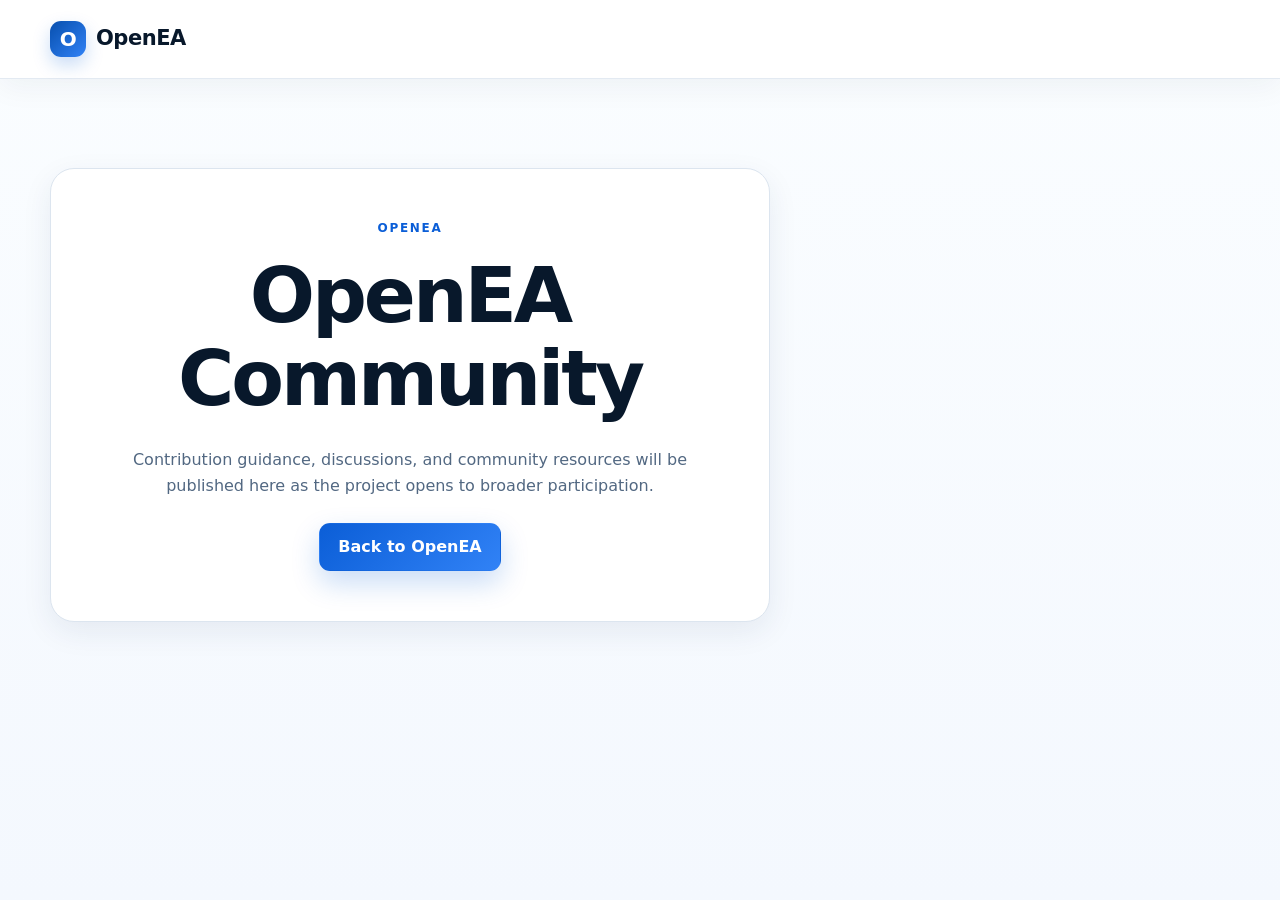
==== community/index.html @ aa7ab21b "v0.0.1 - baseline" ====
<!doctype html><html lang="en"><head><meta charset="utf-8"><meta name="viewport" content="width=device-width,initial-scale=1"><meta name="robots" content="noindex,follow"><title>OpenEA Community — OpenEA</title><link rel="icon" href="/assets/img/favicon.svg" type="image/svg+xml"><link rel="stylesheet" href="/assets/css/styles.css"></head><body class="subpage"><header class="site-header is-scrolled"><div class="container nav-wrap"><a class="brand" href="/"><span class="brand-mark">O</span><span class="brand-name">OpenEA</span></a></div></header><main><div class="container"><div class="subpage-card"><div class="eyebrow">OpenEA</div><h1>OpenEA Community</h1><p>Contribution guidance, discussions, and community resources will be published here as the project opens to broader participation.</p><a class="button button-primary" href="/">Back to OpenEA</a></div></div></main></body></html>
---- assets/css/styles.css ----
:root {
  --blue-900: #073b84;
  --blue-800: #074fae;
  --blue-700: #0b5ed7;
  --blue-600: #1d6fe8;
  --blue-500: #3182f6;
  --blue-100: #e8f2ff;
  --blue-050: #f5f9ff;
  --ink-950: #08182b;
  --ink-900: #10233e;
  --ink-800: #1c3352;
  --ink-700: #334c6b;
  --ink-600: #526882;
  --ink-500: #6a7e96;
  --line: #dce5ef;
  --line-strong: #cbd8e7;
  --white: #ffffff;
  --surface: #f7faff;
  --shadow-sm: 0 10px 30px rgba(23, 51, 88, .08);
  --shadow-lg: 0 30px 80px rgba(6, 34, 72, .16);
  --radius-sm: 12px;
  --radius-md: 18px;
  --radius-lg: 28px;
  --container: 1180px;
}

* { box-sizing: border-box; }
html { scroll-behavior: smooth; }
body {
  margin: 0;
  color: var(--ink-900);
  background: var(--white);
  font-family: Inter, ui-sans-serif, system-ui, -apple-system, BlinkMacSystemFont, "Segoe UI", sans-serif;
  font-size: 16px;
  line-height: 1.6;
  text-rendering: optimizeLegibility;
  -webkit-font-smoothing: antialiased;
}
img, svg { display: block; max-width: 100%; }
a { color: inherit; }
button, input, textarea, select { font: inherit; }
code, pre { font-family: "SFMono-Regular", Consolas, "Liberation Mono", monospace; }

.sr-only { position: absolute; width: 1px; height: 1px; padding: 0; margin: -1px; overflow: hidden; clip: rect(0,0,0,0); white-space: nowrap; border: 0; }
.skip-link { position: fixed; z-index: 9999; top: 10px; left: 10px; transform: translateY(-160%); padding: 10px 14px; background: var(--ink-950); color: #fff; border-radius: 8px; text-decoration: none; }
.skip-link:focus { transform: translateY(0); }

.container { width: min(calc(100% - 40px), var(--container)); margin-inline: auto; }
.section { position: relative; padding: 104px 0; }
.section-white { background: var(--white); }

.site-header { position: fixed; z-index: 1000; top: 0; left: 0; width: 100%; transition: background .2s ease, box-shadow .2s ease, border-color .2s ease; border-bottom: 1px solid transparent; }
.site-header.is-scrolled { background: rgba(255,255,255,.92); backdrop-filter: blur(16px); border-color: rgba(220,229,239,.8); box-shadow: 0 8px 30px rgba(15,36,65,.05); }
.nav-wrap { min-height: 78px; display: flex; align-items: center; justify-content: space-between; gap: 28px; }
.brand { display: inline-flex; align-items: center; gap: 10px; color: var(--ink-950); text-decoration: none; font-weight: 800; letter-spacing: -.03em; }
.brand-mark { display: grid; place-items: center; width: 36px; height: 36px; border-radius: 11px; background: linear-gradient(135deg, var(--blue-800), var(--blue-500)); color: #fff; font-size: 20px; box-shadow: 0 8px 18px rgba(11,94,215,.22); }
.brand-name { font-size: 21px; }
.primary-nav { display: flex; align-items: center; gap: 26px; }
.primary-nav > a { color: var(--ink-700); text-decoration: none; font-size: 14px; font-weight: 650; }
.primary-nav > a:hover { color: var(--blue-700); }
.nav-toggle { display: none; width: 42px; height: 42px; padding: 9px; border: 1px solid var(--line); border-radius: 10px; background: #fff; }
.nav-toggle span:not(.sr-only) { display: block; height: 2px; margin: 5px 0; background: var(--ink-900); }

.button { display: inline-flex; align-items: center; justify-content: center; gap: 9px; min-height: 44px; padding: 10px 18px; border: 1px solid transparent; border-radius: 11px; font-weight: 750; text-decoration: none; transition: transform .18s ease, box-shadow .18s ease, background .18s ease; }
.button:hover { transform: translateY(-1px); }
.button-primary { color: #fff !important; background: linear-gradient(135deg, var(--blue-700), var(--blue-500)); box-shadow: 0 12px 28px rgba(11,94,215,.22); }
.button-primary:hover { box-shadow: 0 16px 34px rgba(11,94,215,.3); }
.button-secondary { color: var(--ink-900); background: rgba(255,255,255,.8); border-color: var(--line-strong); }
.button-light { background: #fff; color: var(--blue-800); }
.button-small { min-height: 40px; padding: 8px 15px; }
.button-large { min-height: 52px; padding: 13px 22px; }

.eyebrow { margin-bottom: 17px; color: var(--blue-700); font-size: 12px; font-weight: 850; letter-spacing: .14em; text-transform: uppercase; }
.eyebrow-light { color: #a9d1ff; }
.section-heading { max-width: 610px; }
.section-heading.centered { max-width: 760px; margin: 0 auto 54px; text-align: center; }
.section-heading.compact { margin-bottom: 44px; }
h1, h2, h3 { margin-top: 0; color: var(--ink-950); line-height: 1.08; letter-spacing: -.04em; }
h1 { margin-bottom: 26px; font-size: clamp(3rem, 6vw, 5.5rem); }
h1 span { color: var(--blue-700); }
h2 { margin-bottom: 20px; font-size: clamp(2.2rem, 4vw, 3.5rem); }
h3 { margin-bottom: 12px; font-size: 1.25rem; letter-spacing: -.025em; }
p { margin-top: 0; color: var(--ink-600); }

.hero { min-height: 790px; padding-top: 165px; overflow: hidden; background: linear-gradient(180deg, #fafdff 0%, #f5f9ff 72%, #ffffff 100%); }
.hero-grid { display: grid; grid-template-columns: 1.01fr .99fr; align-items: center; gap: 62px; }
.hero-copy { position: relative; z-index: 2; }
.hero-lede { max-width: 680px; margin-bottom: 32px; font-size: 19px; line-height: 1.7; }
.hero-actions { display: flex; flex-wrap: wrap; gap: 12px; margin-bottom: 27px; }
.hero-meta { display: flex; flex-wrap: wrap; gap: 9px 18px; color: var(--ink-500); font-size: 13px; font-weight: 650; }
.hero-meta span { display: inline-flex; align-items: center; gap: 8px; }
.hero-meta span::before { content: ""; width: 6px; height: 6px; border-radius: 50%; background: var(--blue-500); }
.hero-orb { position: absolute; border-radius: 50%; filter: blur(1px); pointer-events: none; }
.hero-orb-one { width: 560px; height: 560px; right: -210px; top: -120px; background: radial-gradient(circle, rgba(49,130,246,.14), rgba(49,130,246,0) 68%); }
.hero-orb-two { width: 400px; height: 400px; left: -180px; bottom: -140px; background: radial-gradient(circle, rgba(11,94,215,.08), rgba(11,94,215,0) 70%); }
.graph-card { position: relative; z-index: 1; overflow: hidden; border: 1px solid rgba(188,205,225,.8); border-radius: 24px; background: rgba(255,255,255,.88); box-shadow: var(--shadow-lg); transform: perspective(1200px) rotateY(-3deg) rotateX(1deg); }
.graph-toolbar { display: flex; align-items: center; justify-content: space-between; min-height: 58px; padding: 0 19px; border-bottom: 1px solid var(--line); }
.graph-title { font-weight: 750; }
.status-pill { padding: 5px 9px; border-radius: 999px; color: #14653c; background: #e6f7ed; font-size: 11px; font-weight: 800; }
.graph-canvas { padding: 18px 10px 2px; }
.graph-insight { display: flex; gap: 12px; margin: 0 16px 16px; padding: 15px 16px; border-radius: 14px; background: var(--blue-050); font-size: 13px; line-height: 1.5; }
.graph-insight strong { color: var(--ink-900); }
.graph-insight span { color: var(--ink-500); }
.insight-icon { display: grid; place-items: center; flex: 0 0 32px; width: 32px; height: 32px; border-radius: 10px; background: var(--blue-100); color: var(--blue-700) !important; font-size: 18px; }

.trust-strip { border-top: 1px solid #edf2f7; border-bottom: 1px solid #e7edf5; background: #fff; }
.trust-grid { display: grid; grid-template-columns: repeat(4, 1fr); }
.trust-grid div { padding: 27px 22px; border-right: 1px solid #e7edf5; }
.trust-grid div:first-child { padding-left: 0; }
.trust-grid div:last-child { border-right: 0; }
.trust-grid strong, .trust-grid span { display: block; }
.trust-grid strong { margin-bottom: 3px; font-size: 14px; }
.trust-grid span { color: var(--ink-500); font-size: 12px; }

.principles-grid { display: grid; grid-template-columns: repeat(3, 1fr); gap: 22px; }
.feature-card { padding: 31px; border: 1px solid var(--line); border-radius: var(--radius-md); background: #fff; box-shadow: var(--shadow-sm); }
.icon-box { display: grid; place-items: center; width: 44px; height: 44px; margin-bottom: 24px; border-radius: 12px; background: var(--blue-100); color: var(--blue-700); font-size: 23px; font-weight: 800; }
.feature-card p { margin-bottom: 0; }

.questions-section { background: linear-gradient(135deg, #f4f8fe 0%, #eef5fd 100%); }
.questions-grid { display: grid; grid-template-columns: .82fr 1.18fr; gap: 90px; align-items: center; }
.text-link { color: var(--blue-700); font-weight: 750; text-decoration: none; }
.question-list { overflow: hidden; border: 1px solid var(--line); border-radius: 20px; background: rgba(255,255,255,.72); box-shadow: var(--shadow-sm); }
.question { display: grid; grid-template-columns: 55px 1fr; gap: 19px; align-items: center; padding: 21px 25px; border-bottom: 1px solid var(--line); }
.question:last-child { border-bottom: 0; }
.question span { color: var(--blue-700); font-size: 12px; font-weight: 850; }
.question p { margin: 0; color: var(--ink-800); font-weight: 650; }

.capability-grid { display: grid; grid-template-columns: repeat(3, 1fr); gap: 1px; overflow: hidden; border: 1px solid var(--line); border-radius: var(--radius-md); background: var(--line); }
.capability-card { min-height: 262px; padding: 32px; background: #fff; }
.capability-number { display: block; margin-bottom: 42px; color: var(--blue-700); font-size: 12px; font-weight: 850; }
.capability-card p { margin-bottom: 0; font-size: 14px; }

.product-section { overflow: hidden; background: radial-gradient(circle at 50% -10%, #154e93 0%, #0c2a50 52%, #081b33 100%); }
.product-section::before { content: ""; position: absolute; inset: 0; opacity: .12; background-image: linear-gradient(rgba(255,255,255,.12) 1px, transparent 1px), linear-gradient(90deg, rgba(255,255,255,.12) 1px, transparent 1px); background-size: 44px 44px; mask-image: linear-gradient(to bottom, #000 0%, transparent 82%); }
.product-heading { position: relative; z-index: 1; }
.product-heading h2, .product-heading p { color: #fff; }
.product-heading p { color: #bfd1e6; }
.product-heading code { color: #d9eaff; }
.screenshot-showcase { position: relative; z-index: 1; display: grid; grid-template-columns: 1.28fr .72fr; gap: 22px; align-items: start; }
.screenshot-stack { display: grid; gap: 22px; }
.screenshot-panel { overflow: hidden; margin: 0; border: 1px solid rgba(189,214,243,.23); border-radius: 18px; background: #f8fbff; box-shadow: 0 35px 90px rgba(0,0,0,.32); }
.browser-chrome { display: flex; align-items: center; gap: 6px; min-height: 40px; padding: 0 13px; border-bottom: 1px solid var(--line); background: #eef3f8; }
.browser-chrome span { width: 8px; height: 8px; border-radius: 50%; background: #b8c6d6; }
.browser-chrome strong { margin-left: 7px; color: var(--ink-600); font-size: 11px; }
.screenshot-placeholder { min-height: 430px; display: flex; flex-direction: column; align-items: center; justify-content: center; padding: 30px; text-align: center; background: linear-gradient(135deg, #f9fbfe, #eef4fb); }
.screenshot-placeholder-small { min-height: 190px; }
.placeholder-kicker { margin-bottom: 7px; color: var(--blue-700); font-size: 10px; font-weight: 900; letter-spacing: .13em; }
.placeholder-title { margin-bottom: 8px; color: var(--ink-900); font-weight: 800; }
.placeholder-path { color: var(--ink-500); font-family: monospace; font-size: 11px; }
.screenshot-panel figcaption { padding: 15px 17px; color: var(--ink-600); background: #fff; font-size: 12px; }

.comparison-grid { display: grid; grid-template-columns: .9fr 1.1fr; gap: 80px; align-items: center; }
.comparison-card { overflow: hidden; border: 1px solid var(--line); border-radius: 20px; box-shadow: var(--shadow-sm); }
.comparison-row { display: grid; grid-template-columns: 38px 1fr; gap: 16px; padding: 22px 25px; border-bottom: 1px solid var(--line); }
.comparison-row:last-child { border-bottom: 0; }
.comparison-row p { margin: 3px 0 0; font-size: 14px; }
.check { display: grid; place-items: center; width: 32px; height: 32px; border-radius: 50%; color: var(--blue-700); background: var(--blue-100); font-weight: 900; }
.trademark-note { margin-top: 44px; color: var(--ink-500); font-size: 11px; text-align: center; }

.not-a-section { background: #f6f9fd; }
.not-a-grid { display: grid; grid-template-columns: repeat(4, 1fr); gap: 18px; }
.not-a-grid > div { padding: 25px; border-top: 3px solid #cbd7e6; background: #fff; }
.not-a-grid > div > span { display: block; margin-bottom: 14px; color: #93a4b8; font-size: 28px; font-weight: 300; }
.not-a-grid strong { display: block; margin-bottom: 8px; }
.not-a-grid p { margin: 0; font-size: 13px; }

.deploy-grid { display: grid; grid-template-columns: 1fr .92fr; gap: 76px; align-items: center; }
.deploy-terminal { overflow: hidden; border-radius: 18px; background: #0b1728; box-shadow: var(--shadow-lg); }
.terminal-top { display: flex; align-items: center; gap: 7px; height: 42px; padding: 0 15px; border-bottom: 1px solid #223248; background: #111f32; }
.terminal-top span { width: 8px; height: 8px; border-radius: 50%; background: #516277; }
.terminal-top strong { margin-left: 8px; color: #92a2b8; font-size: 11px; }
.deploy-terminal pre { margin: 0; padding: 32px; overflow-x: auto; color: #d7e4f3; font-size: 14px; line-height: 1.9; }
.prompt { color: #6cb1ff; font-weight: 800; }
.terminal-muted { color: #72839a; }
.tech-pills { display: flex; flex-wrap: wrap; gap: 8px; margin-top: 25px; }
.tech-pills span { padding: 7px 11px; border: 1px solid var(--line); border-radius: 999px; color: var(--ink-700); background: var(--surface); font-size: 12px; font-weight: 700; }

.open-source-section { background: linear-gradient(135deg, var(--blue-900), #0a4ca4); }
.open-source-grid { display: grid; grid-template-columns: 1fr .8fr; gap: 90px; align-items: center; }
.open-source-section h2, .open-source-section p { color: #fff; }
.open-source-copy p { color: #d5e4f5; font-size: 17px; }

.final-cta { background: #fff; }
.final-cta-inner { display: flex; align-items: center; justify-content: space-between; gap: 50px; padding: 52px 58px; border: 1px solid var(--line); border-radius: var(--radius-lg); background: linear-gradient(135deg, #fbfdff, #f2f7fd); box-shadow: var(--shadow-sm); }
.final-cta-inner h2 { margin-bottom: 10px; }
.final-cta-inner p { margin-bottom: 0; }
.final-cta-actions { display: flex; flex-wrap: wrap; justify-content: flex-end; gap: 10px; flex: 0 0 auto; }

.site-footer { padding: 62px 0 24px; background: #08192d; }
.brand-footer { color: #fff; }
.footer-grid { display: grid; grid-template-columns: 1fr 1fr; gap: 60px; padding-bottom: 44px; }
.footer-brand p { margin-top: 14px; color: #8296af; }
.footer-links { display: grid; grid-template-columns: repeat(2, 1fr); gap: 50px; }
.footer-links div { display: flex; flex-direction: column; gap: 8px; }
.footer-links strong { margin-bottom: 5px; color: #dbe7f4; font-size: 13px; }
.footer-links a { color: #8296af; font-size: 13px; text-decoration: none; }
.footer-links a:hover { color: #fff; }
.footer-bottom { display: flex; justify-content: space-between; gap: 20px; padding-top: 22px; border-top: 1px solid #1d3048; color: #698098; font-size: 11px; }

.subpage { min-height: 100vh; background: linear-gradient(180deg, #fafdff, #f4f8fe); }
.subpage main { min-height: calc(100vh - 180px); display: grid; place-items: center; padding: 150px 0 80px; }
.subpage-card { width: min(720px, 100%); padding: 50px; border: 1px solid var(--line); border-radius: 24px; background: #fff; box-shadow: var(--shadow-sm); text-align: center; }
.subpage-card p { max-width: 560px; margin: 0 auto 25px; }

@media (max-width: 1000px) {
  .section { padding: 82px 0; }
  .hero { min-height: auto; padding-top: 130px; }
  .hero-grid, .questions-grid, .comparison-grid, .deploy-grid, .open-source-grid { grid-template-columns: 1fr; gap: 52px; }
  .hero-copy { text-align: center; }
  .hero-lede { margin-inline: auto; }
  .hero-actions, .hero-meta { justify-content: center; }
  .graph-card { max-width: 690px; margin-inline: auto; transform: none; }
  .capability-grid { grid-template-columns: repeat(2, 1fr); }
  .screenshot-showcase { grid-template-columns: 1fr; }
  .screenshot-stack { grid-template-columns: 1fr 1fr; }
  .not-a-grid { grid-template-columns: repeat(2, 1fr); }
  .final-cta-inner { flex-direction: column; align-items: flex-start; }
  .final-cta-actions { justify-content: flex-start; }
}

@media (max-width: 820px) {
  .nav-toggle { display: block; }
  .primary-nav { position: absolute; top: 68px; left: 20px; right: 20px; display: none; flex-direction: column; align-items: stretch; gap: 0; padding: 12px; border: 1px solid var(--line); border-radius: 16px; background: rgba(255,255,255,.98); box-shadow: var(--shadow-lg); }
  .primary-nav.is-open { display: flex; }
  .primary-nav > a { padding: 11px 10px; }
  .primary-nav .button { margin-top: 5px; }
  .trust-grid { grid-template-columns: repeat(2, 1fr); }
  .trust-grid div:nth-child(2) { border-right: 0; }
  .trust-grid div:nth-child(-n+2) { border-bottom: 1px solid #e7edf5; }
  .principles-grid { grid-template-columns: 1fr; }
  .footer-grid { grid-template-columns: 1fr; }
}

@media (max-width: 620px) {
  .container { width: min(calc(100% - 28px), var(--container)); }
  .section { padding: 68px 0; }
  .hero { padding-top: 118px; }
  h1 { font-size: clamp(2.75rem, 14vw, 4.2rem); }
  h2 { font-size: 2.2rem; }
  .hero-lede { font-size: 17px; }
  .hero-actions .button { width: 100%; }
  .hero-meta { gap: 8px 12px; }
  .graph-canvas { margin-inline: -45px; }
  .trust-grid, .capability-grid, .screenshot-stack, .not-a-grid { grid-template-columns: 1fr; }
  .trust-grid div, .trust-grid div:first-child { padding: 20px 0; border-right: 0; border-bottom: 1px solid #e7edf5; }
  .trust-grid div:last-child { border-bottom: 0; }
  .question { grid-template-columns: 37px 1fr; padding: 18px; }
  .capability-card { min-height: auto; }
  .capability-number { margin-bottom: 24px; }
  .screenshot-placeholder { min-height: 290px; }
  .screenshot-placeholder-small { min-height: 190px; }
  .deploy-terminal pre { padding: 23px; font-size: 12px; }
  .final-cta-inner { padding: 34px 25px; }
  .final-cta-actions, .final-cta-actions .button { width: 100%; }
  .footer-links { grid-template-columns: 1fr 1fr; gap: 25px; }
  .footer-bottom { flex-direction: column; }
  .subpage-card { padding: 36px 22px; }
}

@media (prefers-reduced-motion: reduce) {
  html { scroll-behavior: auto; }
  *, *::before, *::after { animation-duration: .01ms !important; animation-iteration-count: 1 !important; transition-duration: .01ms !important; }
}
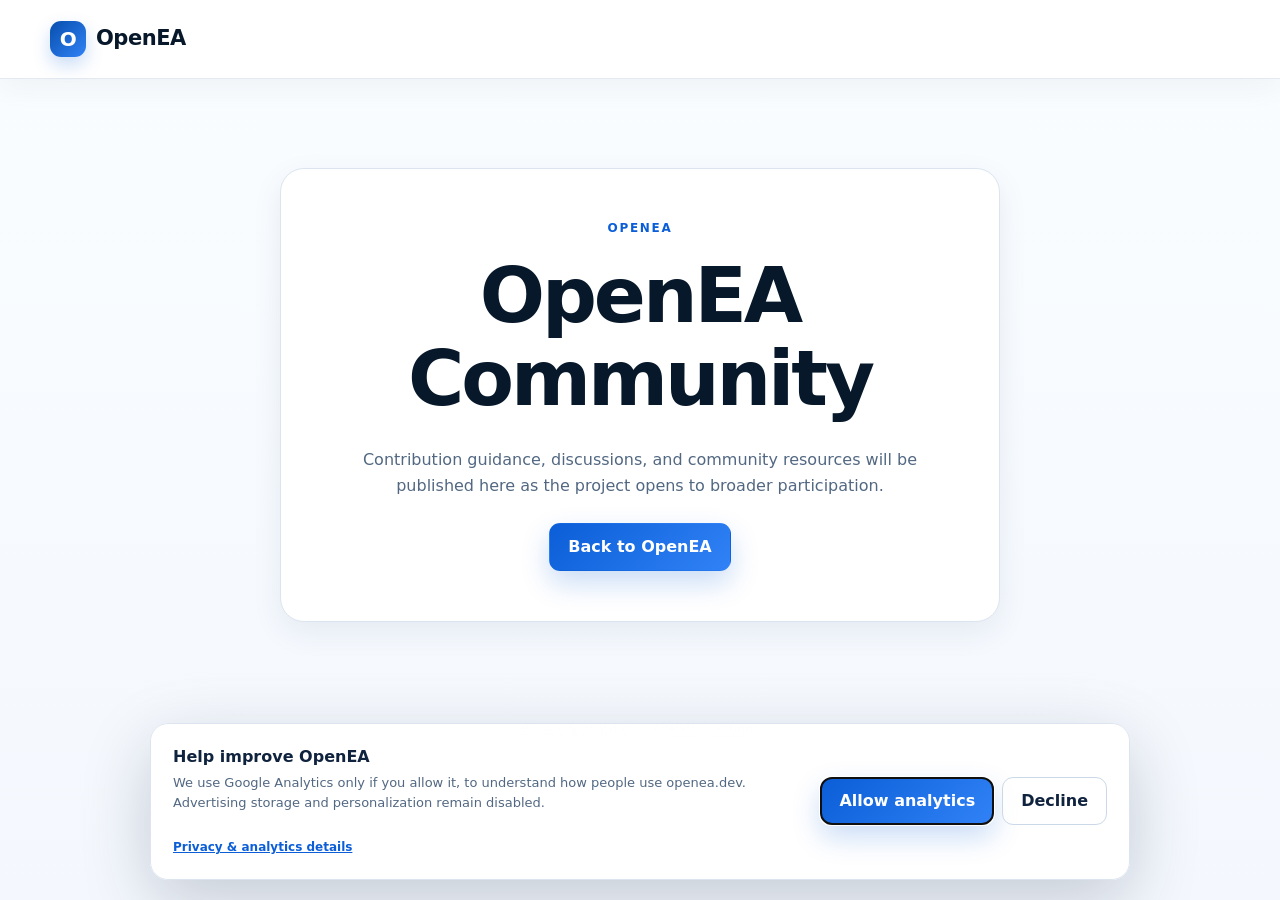
==== commit 8b9ea4df: "v0.0.9 - Added privacy and google analytics" ====
--- a/community/index.html
+++ b/community/index.html
@@ -1 +1,38 @@
-<!doctype html><html lang="en"><head><meta charset="utf-8"><meta name="viewport" content="width=device-width,initial-scale=1"><meta name="robots" content="noindex,follow"><title>OpenEA Community — OpenEA</title><link rel="icon" href="/assets/img/favicon.svg" type="image/svg+xml"><link rel="stylesheet" href="/assets/css/styles.css"></head><body class="subpage"><header class="site-header is-scrolled"><div class="container nav-wrap"><a class="brand" href="/"><span class="brand-mark">O</span><span class="brand-name">OpenEA</span></a></div></header><main><div class="container"><div class="subpage-card"><div class="eyebrow">OpenEA</div><h1>OpenEA Community</h1><p>Contribution guidance, discussions, and community resources will be published here as the project opens to broader participation.</p><a class="button button-primary" href="/">Back to OpenEA</a></div></div></main></body></html>
+<!doctype html>
+<html lang="en">
+
+<head>
+    <meta charset="utf-8">
+    <meta name="viewport" content="width=device-width,initial-scale=1">
+    <meta name="robots" content="noindex,follow">
+    <title>OpenEA Community — OpenEA</title>
+    <link rel="icon" href="../assets/img/favicon.svg" type="image/svg+xml">
+    <link rel="stylesheet" href="../assets/css/styles.css">
+</head>
+
+<body class="subpage">
+    <header class="site-header is-scrolled">
+        <div class="container nav-wrap"><a class="brand" href="../"><span class="brand-mark">O</span><span
+                    class="brand-name">OpenEA</span></a></div>
+    </header>
+    <main>
+        <div class="container">
+            <div class="subpage-card">
+                <div class="eyebrow">OpenEA</div>
+                <h1>OpenEA Community</h1>
+                <p>Contribution guidance, discussions, and community resources will be published here as the project
+                    opens to broader participation.</p><a class="button button-primary" href="../">Back to OpenEA</a>
+            </div>
+        </div>
+    </main>
+
+    <footer class="subpage-footer">
+        <div class="container subpage-footer__links">
+            <a href="../privacy/">Privacy &amp; analytics</a>
+            <button type="button" class="subpage-preference-button" data-consent-settings>Analytics settings</button>
+        </div>
+    </footer>
+  <script src="../assets/js/analytics.js" defer></script>
+</body>
+
+</html>
--- a/assets/css/styles.css
+++ b/assets/css/styles.css
@@ -200,7 +200,7 @@
 
 .subpage { min-height: 100vh; background: linear-gradient(180deg, #fafdff, #f4f8fe); }
 .subpage main { min-height: calc(100vh - 180px); display: grid; place-items: center; padding: 150px 0 80px; }
-.subpage-card { width: min(720px, 100%); padding: 50px; border: 1px solid var(--line); border-radius: 24px; background: #fff; box-shadow: var(--shadow-sm); text-align: center; }
+.subpage-card { width: min(720px, 100%); margin: 0 auto; padding: 50px; border: 1px solid var(--line); border-radius: 24px; background: #fff; box-shadow: var(--shadow-sm); text-align: center; }
 .subpage-card p { max-width: 560px; margin: 0 auto 25px; }
 
 @media (max-width: 1000px) {
@@ -262,3 +262,77 @@
   html { scroll-behavior: auto; }
   *, *::before, *::after { animation-duration: .01ms !important; animation-iteration-count: 1 !important; transition-duration: .01ms !important; }
 }
+
+/* Analytics consent and privacy */
+.analytics-consent[hidden] { display: none !important; }
+.analytics-consent {
+  position: fixed;
+  z-index: 1000;
+  right: 20px;
+  bottom: 20px;
+  left: 20px;
+  padding: 0;
+}
+.analytics-consent__inner {
+  display: flex;
+  align-items: center;
+  justify-content: space-between;
+  gap: 28px;
+  width: min(100%, 980px);
+  margin: 0 auto;
+  padding: 20px 22px;
+  border: 1px solid var(--line);
+  border-radius: 18px;
+  background: rgba(255,255,255,.98);
+  box-shadow: 0 22px 70px rgba(8,25,45,.20);
+  backdrop-filter: blur(14px);
+}
+.analytics-consent__copy { max-width: 680px; }
+.analytics-consent__copy strong { display: block; margin-bottom: 4px; color: var(--ink-900); }
+.analytics-consent__copy p { margin: 0 0 5px; color: var(--ink-600); font-size: 13px; line-height: 1.55; }
+.analytics-consent__copy a { color: var(--blue-700); font-size: 12px; font-weight: 700; }
+.analytics-consent__status { display: block; min-height: 1em; margin-bottom: 4px; color: var(--ink-500); font-size: 11px; }
+.analytics-consent__actions { display: flex; flex: 0 0 auto; gap: 8px; }
+.analytics-consent__actions .button { white-space: nowrap; }
+.footer-preference-button,
+.subpage-preference-button {
+  appearance: none;
+  padding: 0;
+  border: 0;
+  background: transparent;
+  color: inherit;
+  cursor: pointer;
+  font: inherit;
+  text-decoration: underline;
+  text-underline-offset: 3px;
+}
+.footer-preference-button:hover,
+.subpage-preference-button:hover { color: #fff; }
+.subpage-footer { padding: 0 0 26px; color: var(--ink-500); font-size: 12px; text-align: center; }
+.subpage-footer a,
+.subpage-footer button { color: var(--ink-600); }
+.subpage-footer a:hover,
+.subpage-footer button:hover { color: var(--blue-700); }
+.subpage-footer__links { display: flex; justify-content: center; gap: 18px; flex-wrap: wrap; }
+.privacy-page main { display: block; padding-top: 125px; }
+.privacy-card { width: min(860px, 100%); text-align: left; }
+.privacy-card h1 { margin-bottom: 10px; }
+.privacy-card h2 { margin: 32px 0 10px; font-size: 1.45rem; }
+.privacy-card p, .privacy-card li { color: var(--ink-600); line-height: 1.75; }
+.privacy-card ul { padding-left: 22px; }
+.privacy-card .privacy-meta { margin-bottom: 28px; color: var(--ink-500); font-size: 13px; }
+.privacy-card .privacy-actions { display: flex; gap: 10px; flex-wrap: wrap; margin-top: 30px; }
+
+@media (max-width: 720px) {
+  .analytics-consent { right: 12px; bottom: 12px; left: 12px; }
+  .analytics-consent__inner { align-items: stretch; flex-direction: column; gap: 14px; padding: 18px; }
+  .analytics-consent__actions { width: 100%; }
+  .analytics-consent__actions .button { flex: 1 1 0; }
+  .privacy-page main { padding-top: 110px; }
+}
+
+@media (max-width: 440px) {
+  .analytics-consent__actions { flex-direction: column; }
+  .analytics-consent__actions .button { width: 100%; }
+}
+
